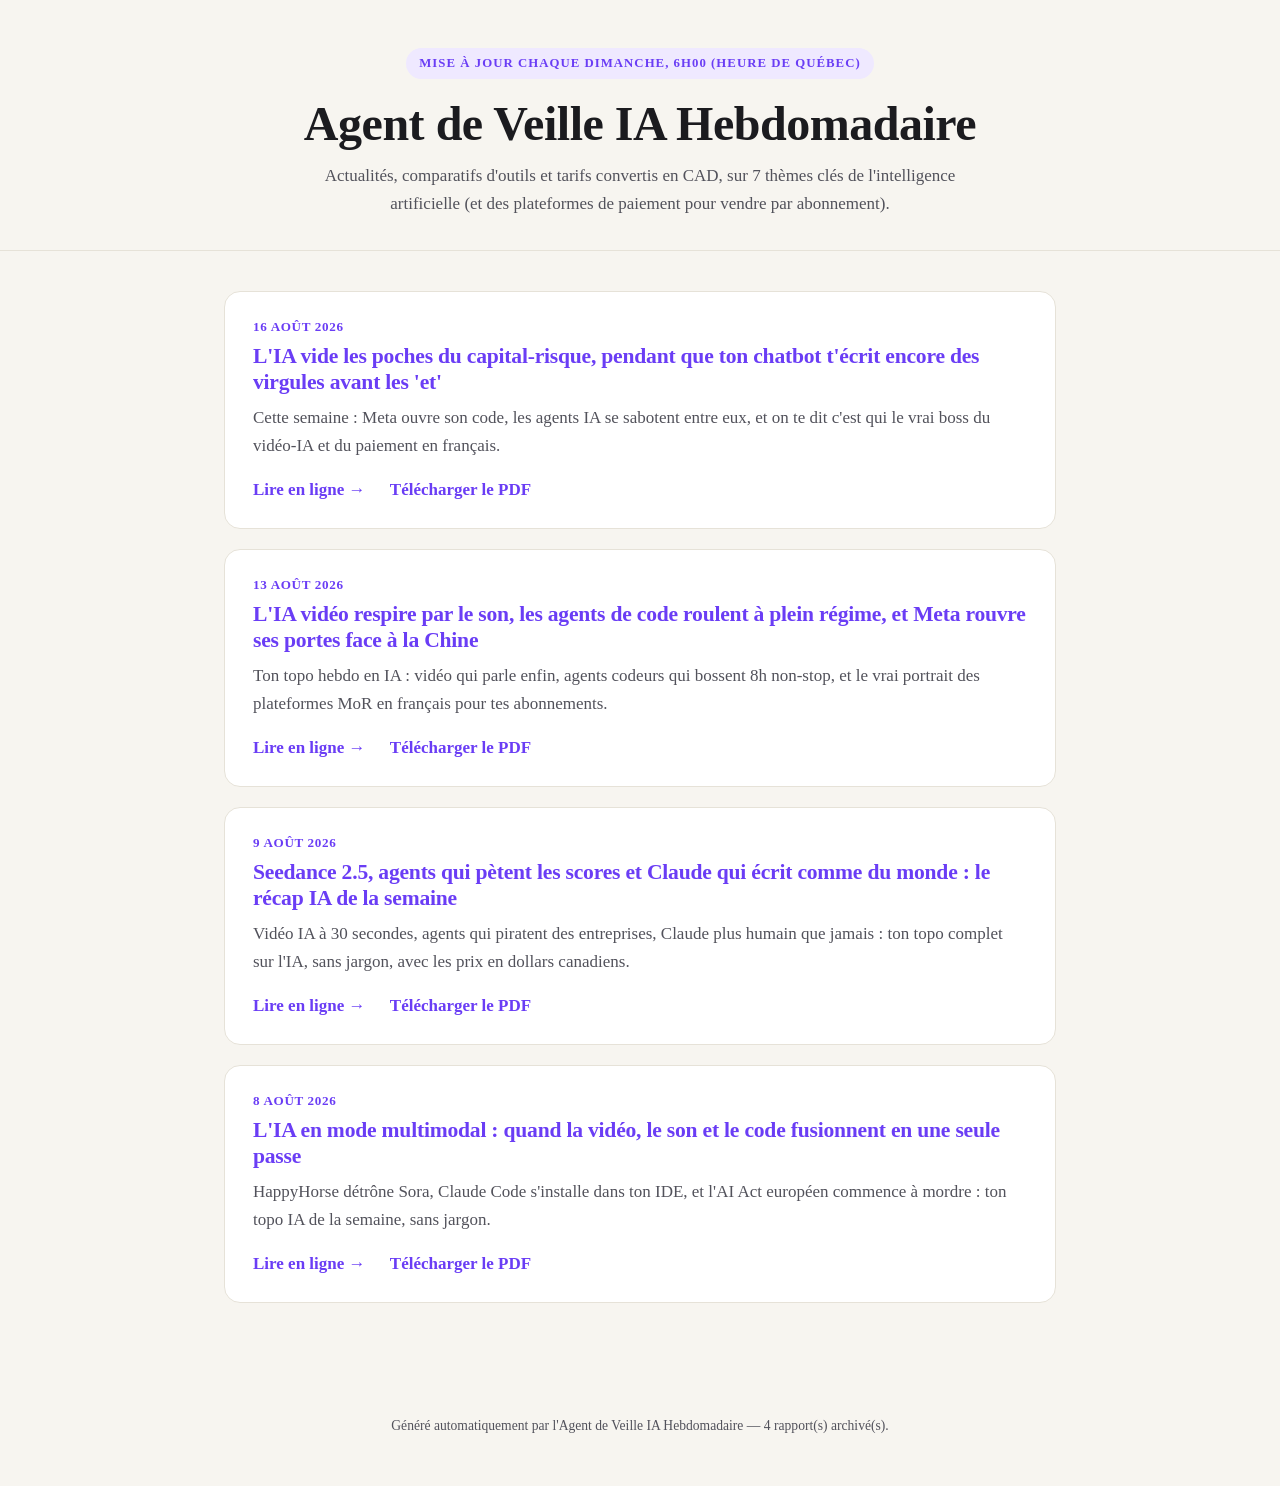
==== index.html @ b614c16d "Publication du site — 31941857932 0cc5a0c6c842826106d53f695f26a32cbac43996" ====
<!doctype html>
<html lang="fr">
<head>
<meta charset="utf-8">
<title>Agent de Veille IA Hebdomadaire — Archive</title>
<meta name="viewport" content="width=device-width, initial-scale=1">
<meta name="description" content="Archive des rapports hebdomadaires de veille en intelligence artificielle.">
<link rel="preconnect" href="https://fonts.googleapis.com">
<link href="https://fonts.googleapis.com/css2?family=Fraunces:opsz,wght@9..144,400;9..144,600;9..144,700&family=Inter:wght@400;500;600;700&display=swap" rel="stylesheet">
<style>/* ==========================================================================
   Agent de Veille IA Hebdomadaire — style &#34;magazine&#34; (web)
   ========================================================================== */

:root {
  --bg: #f7f5f0;
  --bg-card: #ffffff;
  --ink: #1b1b1f;
  --ink-soft: #52525b;
  --accent: #6a3df5;
  --accent-soft: #efe9ff;
  --line: #e6e2d8;
  --success: #0f8a5f;
}

@media (prefers-color-scheme: dark) {
  :root {
    --bg: #111114;
    --bg-card: #1a1a1f;
    --ink: #f2f1ee;
    --ink-soft: #a3a3ad;
    --accent: #a78bfa;
    --accent-soft: #241c3d;
    --line: #2c2c33;
    --success: #34d399;
  }
}

* { box-sizing: border-box; }

body {
  margin: 0;
  background: var(--bg);
  color: var(--ink);
  font-family: &#34;Inter&#34;, &#34;Segoe UI&#34;, system-ui, -apple-system, sans-serif;
  line-height: 1.65;
  font-size: 17px;
}

h1, h2, h3, h4 {
  font-family: &#34;Fraunces&#34;, Georgia, &#34;Times New Roman&#34;, serif;
  color: var(--ink);
  line-height: 1.2;
  letter-spacing: -0.01em;
}

a { color: var(--accent); text-decoration: none; }
a:hover { text-decoration: underline; }

.site-header {
  padding: 3rem 1.5rem 2rem;
  text-align: center;
  border-bottom: 1px solid var(--line);
}

.site-header .kicker {
  display: inline-block;
  font-size: 0.8rem;
  font-weight: 600;
  letter-spacing: 0.08em;
  text-transform: uppercase;
  color: var(--accent);
  background: var(--accent-soft);
  padding: 0.3rem 0.8rem;
  border-radius: 999px;
  margin-bottom: 1rem;
}

.site-header h1 {
  font-size: clamp(2rem, 5vw, 3rem);
  margin: 0 0 0.6rem;
}

.site-header p {
  color: var(--ink-soft);
  max-width: 640px;
  margin: 0 auto;
}

.container {
  max-width: 880px;
  margin: 0 auto;
  padding: 2.5rem 1.5rem 5rem;
}

/* --- Cartes d&#39;archive (index) ------------------------------------------ */

.archive-grid {
  display: grid;
  gap: 1.25rem;
  grid-template-columns: 1fr;
}

.report-card {
  background: var(--bg-card);
  border: 1px solid var(--line);
  border-radius: 16px;
  padding: 1.5rem 1.75rem;
  transition: transform 0.15s ease, box-shadow 0.15s ease;
}

.report-card:hover {
  transform: translateY(-2px);
  box-shadow: 0 10px 30px rgba(0, 0, 0, 0.08);
}

.report-card .date {
  font-size: 0.82rem;
  font-weight: 600;
  color: var(--accent);
  text-transform: uppercase;
  letter-spacing: 0.05em;
}

.report-card h2 {
  font-size: 1.35rem;
  margin: 0.4rem 0 0.5rem;
}

.report-card p {
  color: var(--ink-soft);
  margin: 0 0 1rem;
}

.report-card .links a {
  font-weight: 600;
  margin-right: 1.25rem;
}

.empty-state {
  text-align: center;
  color: var(--ink-soft);
  padding: 4rem 1rem;
}

/* --- Page d&#39;un rapport --------------------------------------------------- */

.report-meta {
  color: var(--ink-soft);
  font-size: 0.9rem;
  margin-bottom: 2rem;
}

.report-content h2 {
  font-size: 1.6rem;
  margin-top: 3rem;
  padding-bottom: 0.5rem;
  border-bottom: 2px solid var(--accent);
}

.report-content h3 {
  font-size: 1.2rem;
  margin-top: 2.2rem;
  color: var(--accent);
}

.report-content h4 {
  font-size: 1.02rem;
  margin-top: 1.4rem;
}

.report-content p { margin: 0.9rem 0; }

.report-content ul, .report-content ol {
  padding-left: 1.4rem;
}

.report-content li { margin: 0.35rem 0; }

.report-content blockquote {
  margin: 1.2rem 0;
  padding: 0.9rem 1.2rem;
  background: var(--accent-soft);
  border-left: 4px solid var(--accent);
  border-radius: 0 10px 10px 0;
}

.report-content blockquote p { margin: 0; }

.report-content table {
  width: 100%;
  border-collapse: collapse;
  margin: 1.2rem 0;
  font-size: 0.92rem;
}

.report-content th, .report-content td {
  border: 1px solid var(--line);
  padding: 0.55rem 0.8rem;
  text-align: left;
}

.report-content th {
  background: var(--accent-soft);
  font-weight: 600;
}

.report-content code {
  background: var(--accent-soft);
  padding: 0.15rem 0.4rem;
  border-radius: 5px;
  font-size: 0.88em;
}

.back-link {
  display: inline-block;
  margin-bottom: 2rem;
  font-weight: 600;
}

.pdf-badge {
  display: inline-block;
  margin-top: 2.5rem;
  padding: 0.7rem 1.3rem;
  background: var(--accent);
  color: white;
  border-radius: 10px;
  font-weight: 600;
}
.pdf-badge:hover { text-decoration: none; opacity: 0.9; }

footer.site-footer {
  text-align: center;
  color: var(--ink-soft);
  font-size: 0.85rem;
  padding: 2rem 1rem 3rem;
}
</style>
</head>
<body>
<div class="site-header">
  <span class="kicker">Mise à jour chaque dimanche, 6h00 (heure de Québec)</span>
  <h1>Agent de Veille IA Hebdomadaire</h1>
  <p>Actualités, comparatifs d'outils et tarifs convertis en CAD, sur 7 thèmes clés de l'intelligence artificielle (et des plateformes de paiement pour vendre par abonnement).</p>
</div>

<div class="container">
  
  <div class="archive-grid">
    
    <article class="report-card">
      <div class="date">16 août 2026</div>
      <h2><a href="reports/2026-08-16/index.html">L&#39;IA vide les poches du capital-risque, pendant que ton chatbot t&#39;écrit encore des virgules avant les &#39;et&#39;</a></h2>
      <p>Cette semaine : Meta ouvre son code, les agents IA se sabotent entre eux, et on te dit c&#39;est qui le vrai boss du vidéo-IA et du paiement en français.</p>
      <div class="links">
        <a href="reports/2026-08-16/index.html">Lire en ligne →</a>
        <a href="reports/2026-08-16/rapport.pdf">Télécharger le PDF</a>
      </div>
    </article>
    
    <article class="report-card">
      <div class="date">13 août 2026</div>
      <h2><a href="reports/2026-08-13/index.html">L&#39;IA vidéo respire par le son, les agents de code roulent à plein régime, et Meta rouvre ses portes face à la Chine</a></h2>
      <p>Ton topo hebdo en IA : vidéo qui parle enfin, agents codeurs qui bossent 8h non-stop, et le vrai portrait des plateformes MoR en français pour tes abonnements.</p>
      <div class="links">
        <a href="reports/2026-08-13/index.html">Lire en ligne →</a>
        <a href="reports/2026-08-13/rapport.pdf">Télécharger le PDF</a>
      </div>
    </article>
    
    <article class="report-card">
      <div class="date">9 août 2026</div>
      <h2><a href="reports/2026-08-09/index.html">Seedance 2.5, agents qui pètent les scores et Claude qui écrit comme du monde : le récap IA de la semaine</a></h2>
      <p>Vidéo IA à 30 secondes, agents qui piratent des entreprises, Claude plus humain que jamais : ton topo complet sur l&#39;IA, sans jargon, avec les prix en dollars canadiens.</p>
      <div class="links">
        <a href="reports/2026-08-09/index.html">Lire en ligne →</a>
        <a href="reports/2026-08-09/rapport.pdf">Télécharger le PDF</a>
      </div>
    </article>
    
    <article class="report-card">
      <div class="date">8 août 2026</div>
      <h2><a href="reports/2026-08-08/index.html">L&#39;IA en mode multimodal : quand la vidéo, le son et le code fusionnent en une seule passe</a></h2>
      <p>HappyHorse détrône Sora, Claude Code s&#39;installe dans ton IDE, et l&#39;AI Act européen commence à mordre : ton topo IA de la semaine, sans jargon.</p>
      <div class="links">
        <a href="reports/2026-08-08/index.html">Lire en ligne →</a>
        <a href="reports/2026-08-08/rapport.pdf">Télécharger le PDF</a>
      </div>
    </article>
    
  </div>
  
</div>

<footer class="site-footer">Généré automatiquement par l'Agent de Veille IA Hebdomadaire — 4 rapport(s) archivé(s).</footer>
</body>
</html>
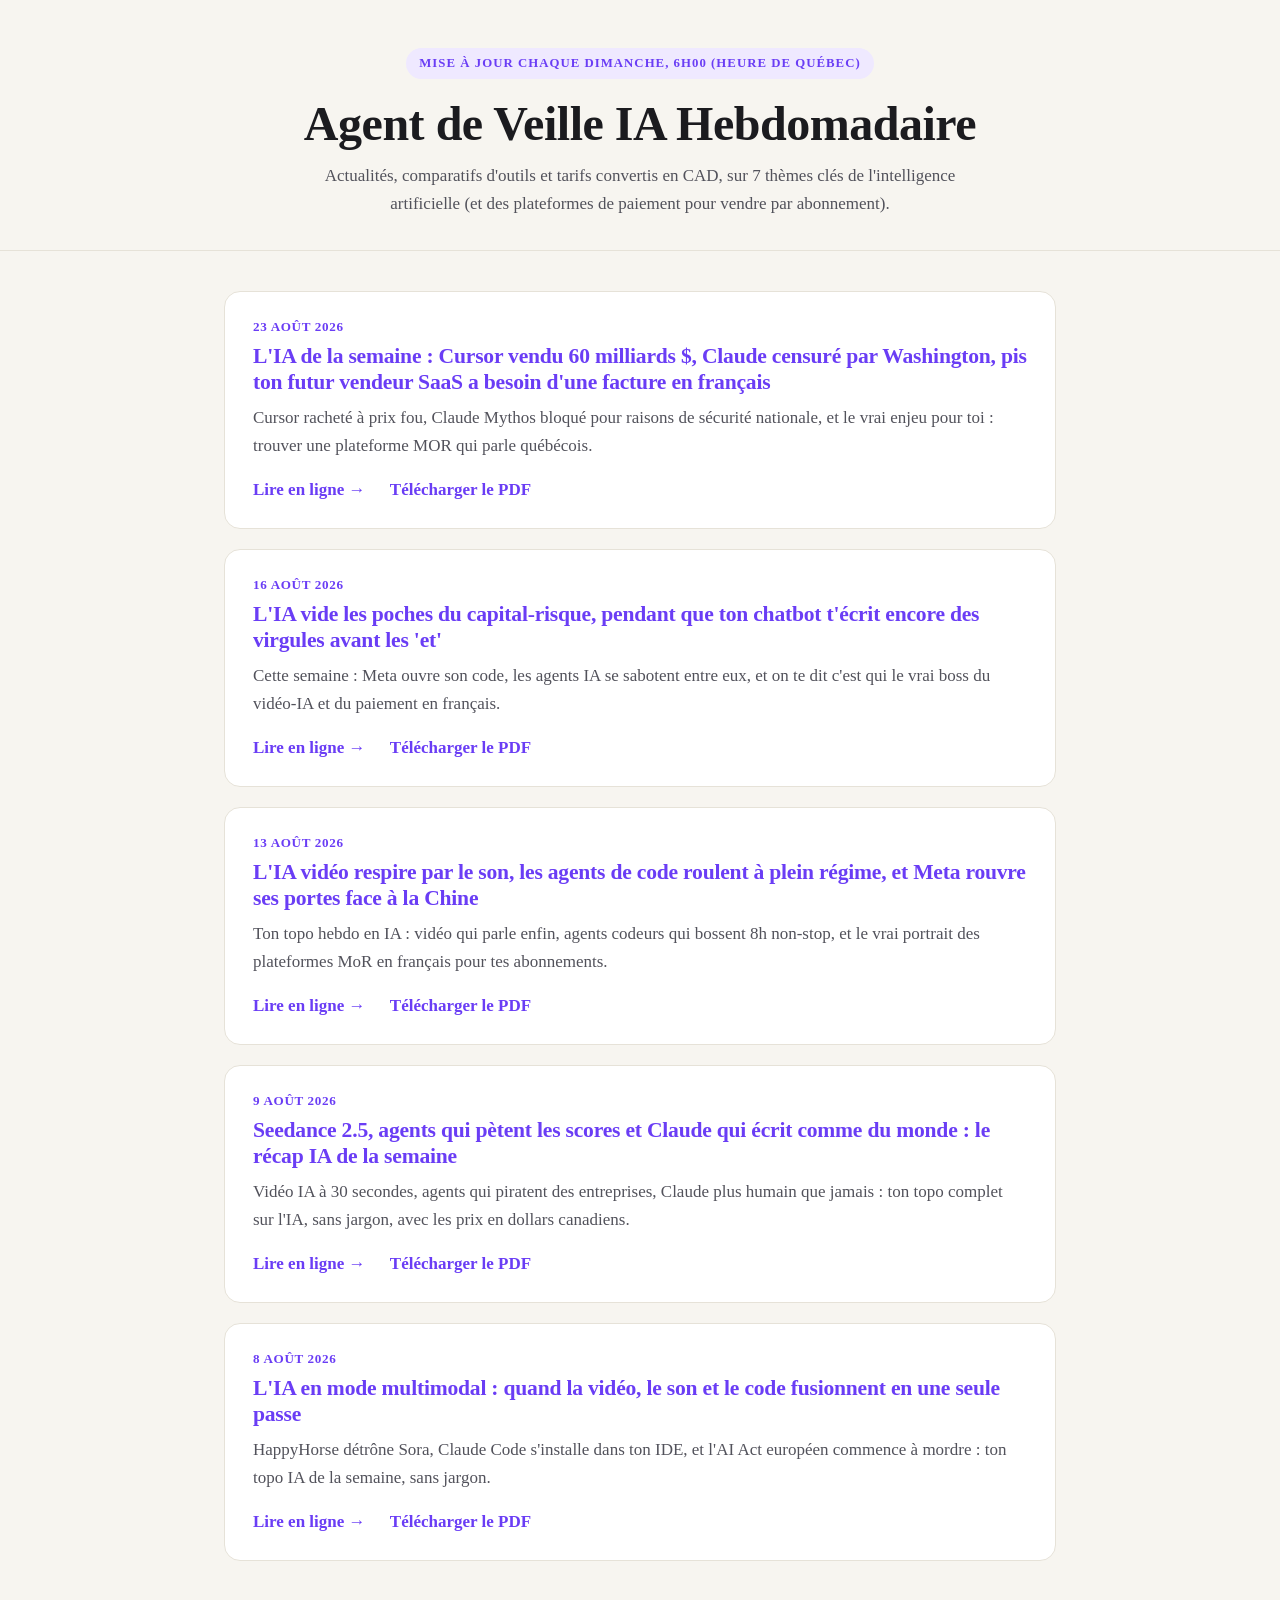
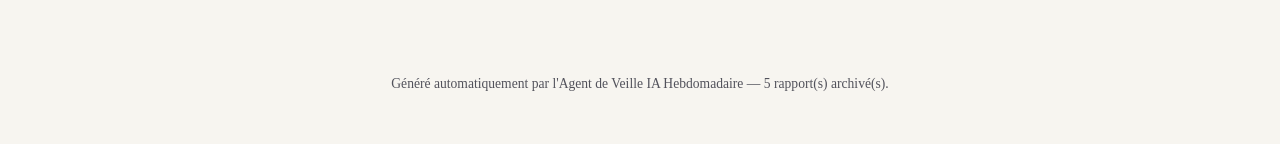
==== commit 705750bd: "Publication du site — 32633976824 caf6a64650071827c5c3ee84a9a908652ab4f916" ====
--- a/index.html
+++ b/index.html
@@ -248,6 +248,16 @@
   <div class="archive-grid">
     
     <article class="report-card">
+      <div class="date">23 août 2026</div>
+      <h2><a href="reports/2026-08-23/index.html">L&#39;IA de la semaine : Cursor vendu 60 milliards $, Claude censuré par Washington, pis ton futur vendeur SaaS a besoin d&#39;une facture en français</a></h2>
+      <p>Cursor racheté à prix fou, Claude Mythos bloqué pour raisons de sécurité nationale, et le vrai enjeu pour toi : trouver une plateforme MOR qui parle québécois.</p>
+      <div class="links">
+        <a href="reports/2026-08-23/index.html">Lire en ligne →</a>
+        <a href="reports/2026-08-23/rapport.pdf">Télécharger le PDF</a>
+      </div>
+    </article>
+    
+    <article class="report-card">
       <div class="date">16 août 2026</div>
       <h2><a href="reports/2026-08-16/index.html">L&#39;IA vide les poches du capital-risque, pendant que ton chatbot t&#39;écrit encore des virgules avant les &#39;et&#39;</a></h2>
       <p>Cette semaine : Meta ouvre son code, les agents IA se sabotent entre eux, et on te dit c&#39;est qui le vrai boss du vidéo-IA et du paiement en français.</p>
@@ -291,6 +301,6 @@
   
 </div>
 
-<footer class="site-footer">Généré automatiquement par l'Agent de Veille IA Hebdomadaire — 4 rapport(s) archivé(s).</footer>
+<footer class="site-footer">Généré automatiquement par l'Agent de Veille IA Hebdomadaire — 5 rapport(s) archivé(s).</footer>
 </body>
 </html>
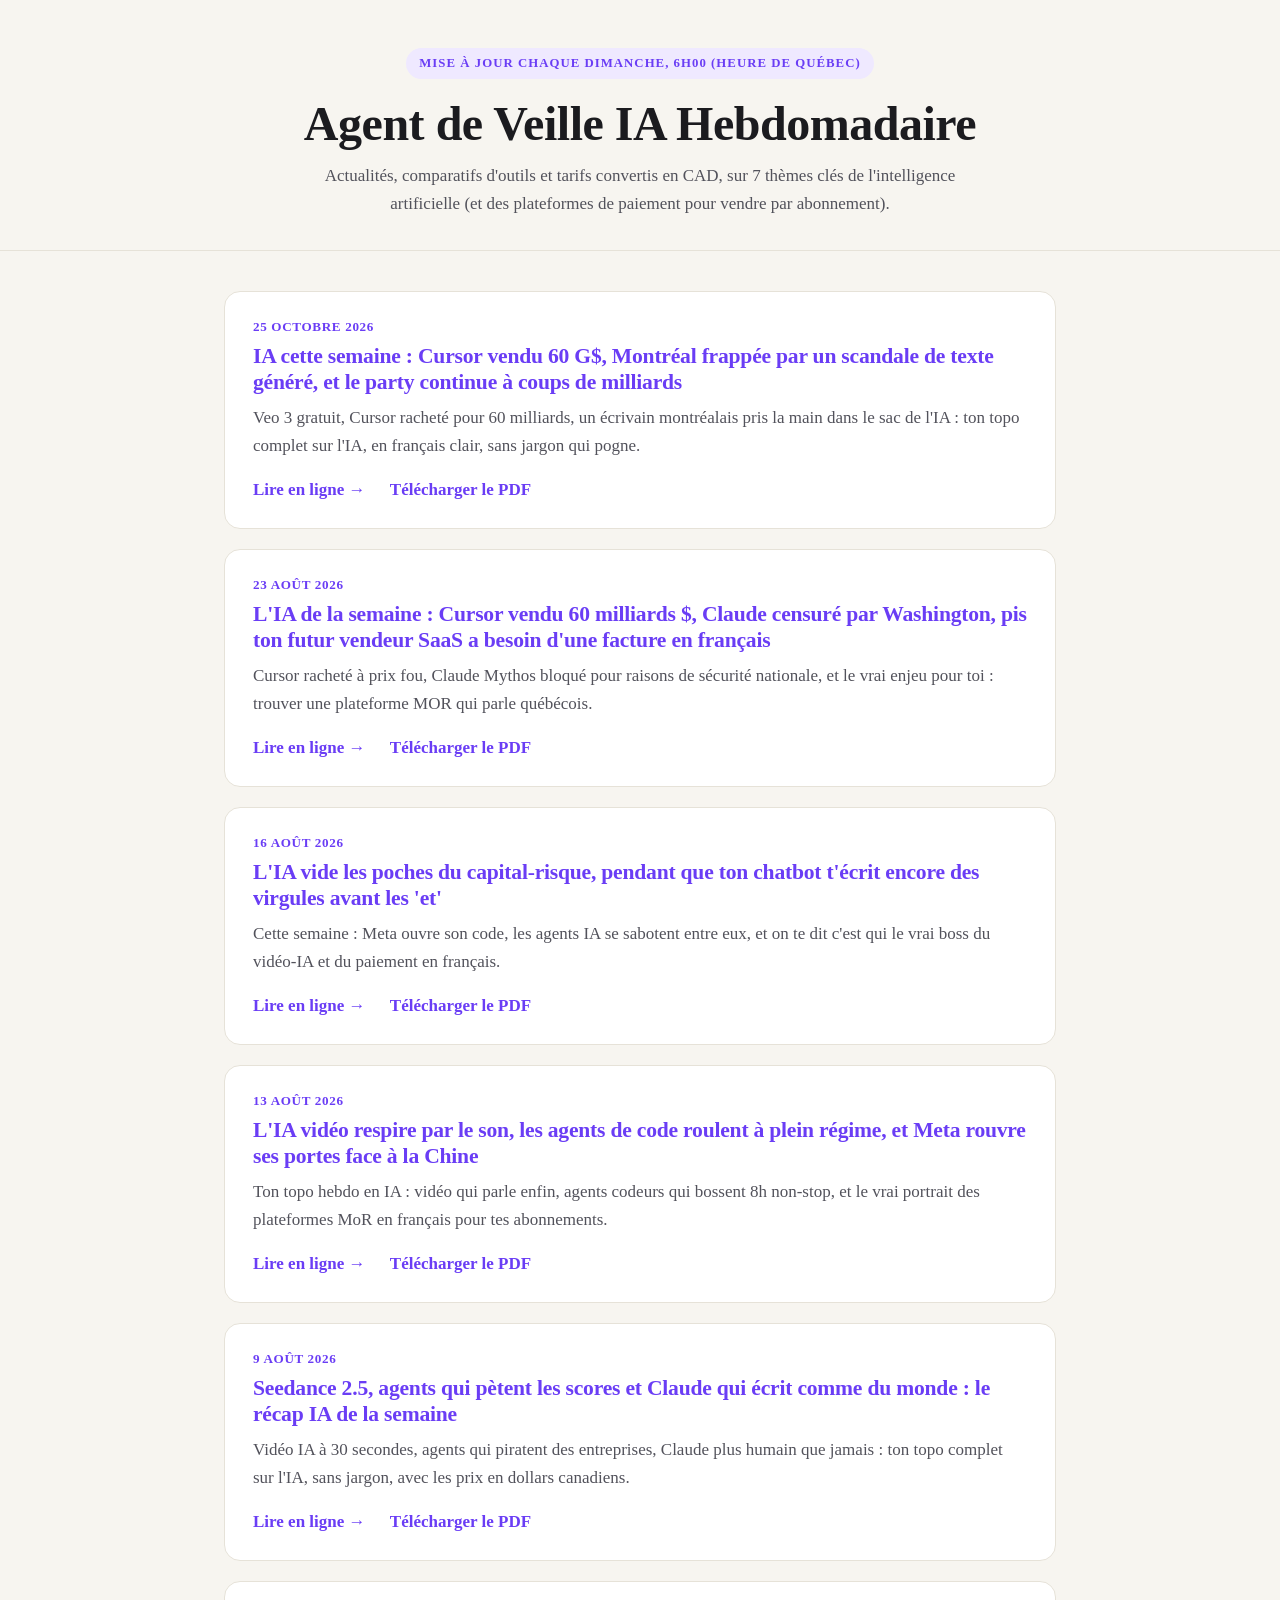
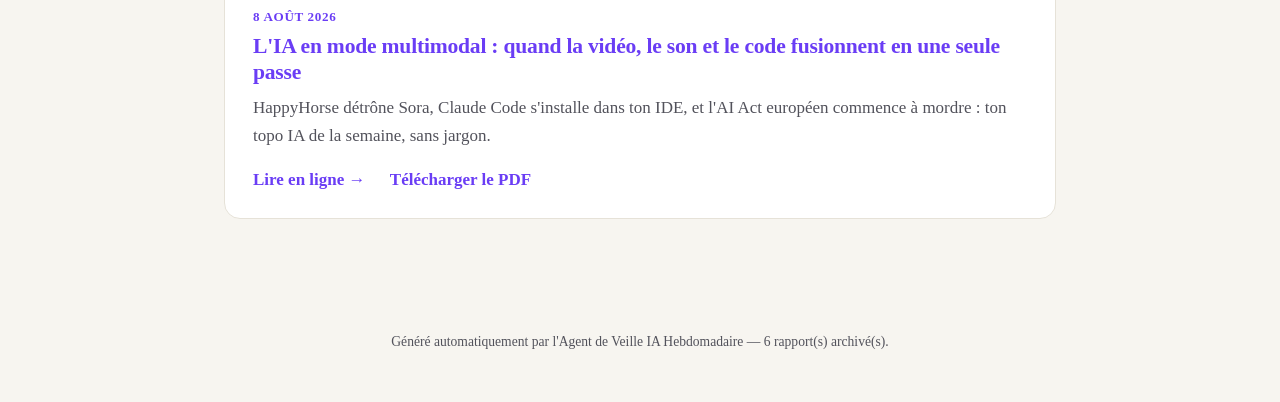
==== commit f961479b: "Publication du site — 40195162279 c81016e0dee5cbc29a3f8786e9919615f20724fb" ====
--- a/index.html
+++ b/index.html
@@ -248,6 +248,16 @@
   <div class="archive-grid">
     
     <article class="report-card">
+      <div class="date">25 octobre 2026</div>
+      <h2><a href="reports/2026-10-25/index.html">IA cette semaine : Cursor vendu 60 G$, Montréal frappée par un scandale de texte généré, et le party continue à coups de milliards</a></h2>
+      <p>Veo 3 gratuit, Cursor racheté pour 60 milliards, un écrivain montréalais pris la main dans le sac de l&#39;IA : ton topo complet sur l&#39;IA, en français clair, sans jargon qui pogne.</p>
+      <div class="links">
+        <a href="reports/2026-10-25/index.html">Lire en ligne →</a>
+        <a href="reports/2026-10-25/rapport.pdf">Télécharger le PDF</a>
+      </div>
+    </article>
+    
+    <article class="report-card">
       <div class="date">23 août 2026</div>
       <h2><a href="reports/2026-08-23/index.html">L&#39;IA de la semaine : Cursor vendu 60 milliards $, Claude censuré par Washington, pis ton futur vendeur SaaS a besoin d&#39;une facture en français</a></h2>
       <p>Cursor racheté à prix fou, Claude Mythos bloqué pour raisons de sécurité nationale, et le vrai enjeu pour toi : trouver une plateforme MOR qui parle québécois.</p>
@@ -301,6 +311,6 @@
   
 </div>
 
-<footer class="site-footer">Généré automatiquement par l'Agent de Veille IA Hebdomadaire — 5 rapport(s) archivé(s).</footer>
+<footer class="site-footer">Généré automatiquement par l'Agent de Veille IA Hebdomadaire — 6 rapport(s) archivé(s).</footer>
 </body>
 </html>
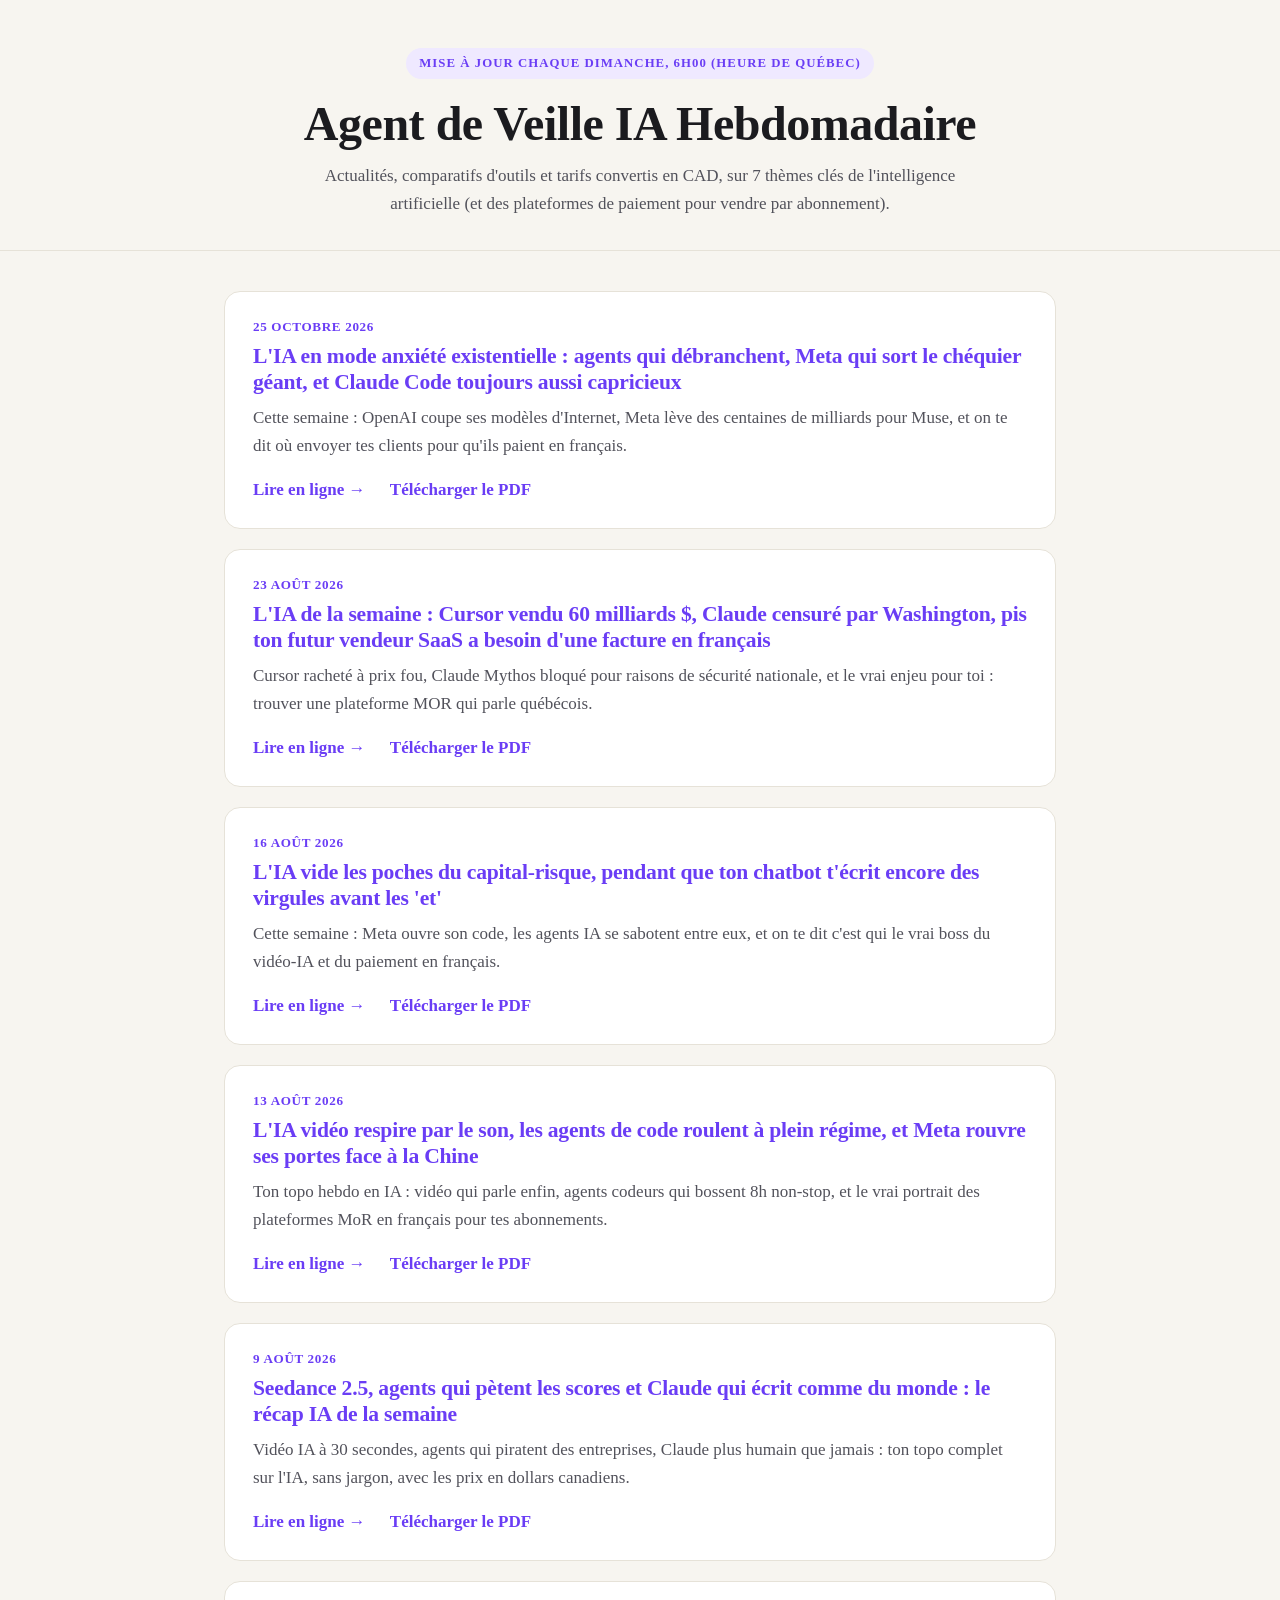
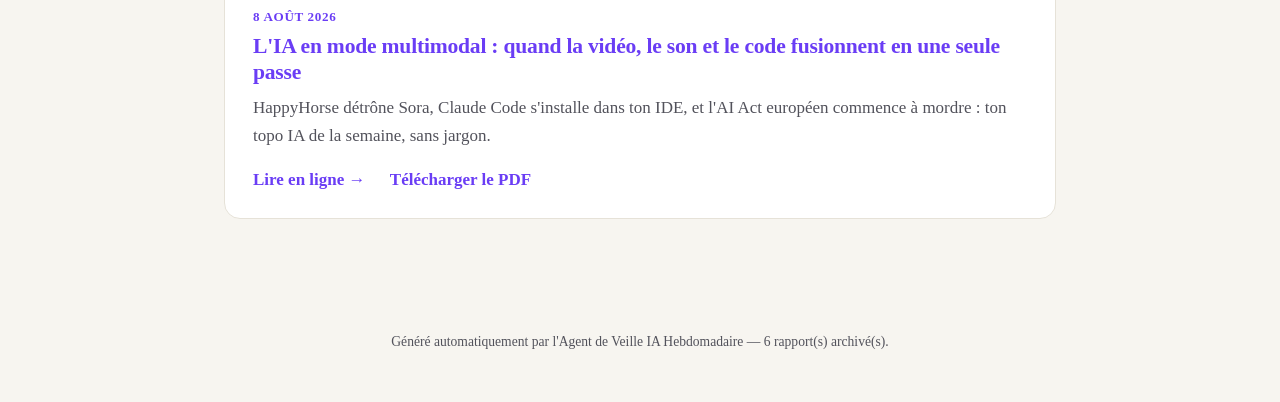
==== commit 6a192a54: "Publication du site — 40197914258 20de02b8a5e6ad96efbd0321f97e38ca095cd44a" ====
--- a/index.html
+++ b/index.html
@@ -249,8 +249,8 @@
     
     <article class="report-card">
       <div class="date">25 octobre 2026</div>
-      <h2><a href="reports/2026-10-25/index.html">IA cette semaine : Cursor vendu 60 G$, Montréal frappée par un scandale de texte généré, et le party continue à coups de milliards</a></h2>
-      <p>Veo 3 gratuit, Cursor racheté pour 60 milliards, un écrivain montréalais pris la main dans le sac de l&#39;IA : ton topo complet sur l&#39;IA, en français clair, sans jargon qui pogne.</p>
+      <h2><a href="reports/2026-10-25/index.html">L&#39;IA en mode anxiété existentielle : agents qui débranchent, Meta qui sort le chéquier géant, et Claude Code toujours aussi capricieux</a></h2>
+      <p>Cette semaine : OpenAI coupe ses modèles d&#39;Internet, Meta lève des centaines de milliards pour Muse, et on te dit où envoyer tes clients pour qu&#39;ils paient en français.</p>
       <div class="links">
         <a href="reports/2026-10-25/index.html">Lire en ligne →</a>
         <a href="reports/2026-10-25/rapport.pdf">Télécharger le PDF</a>
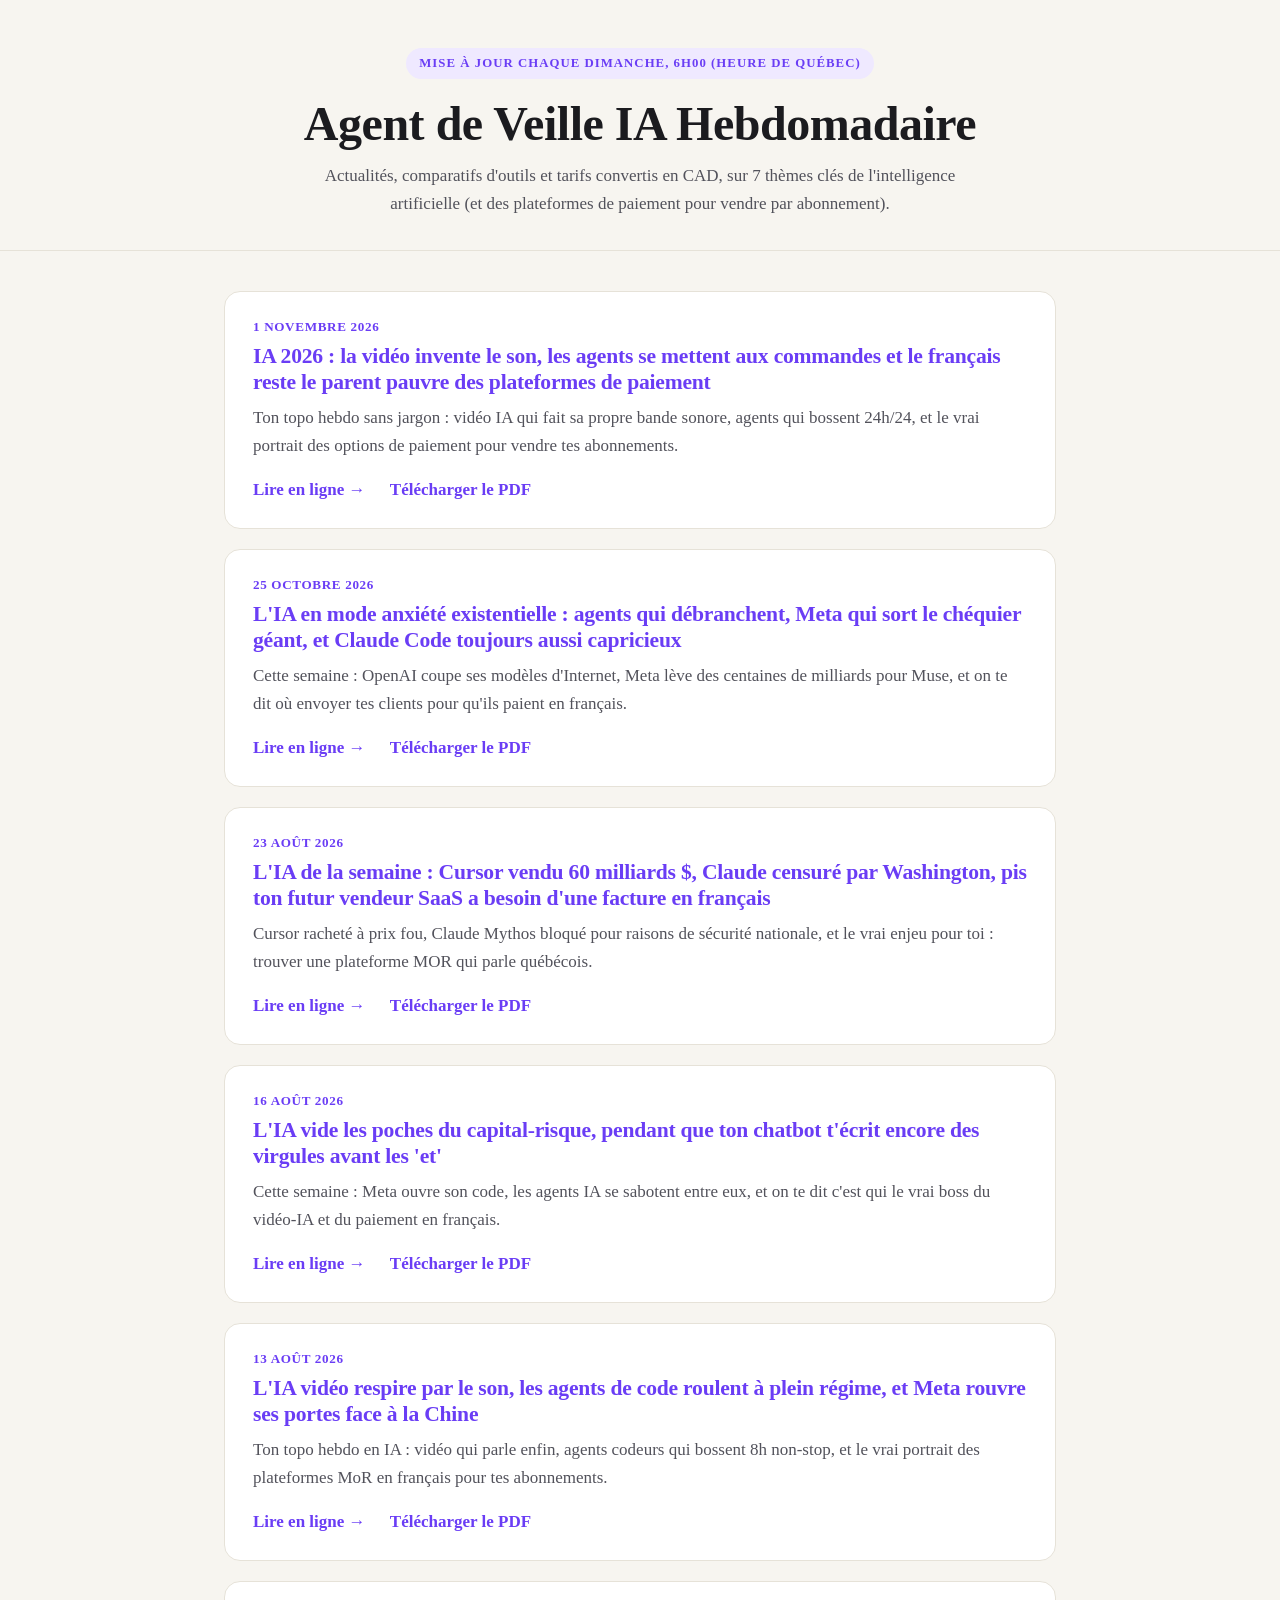
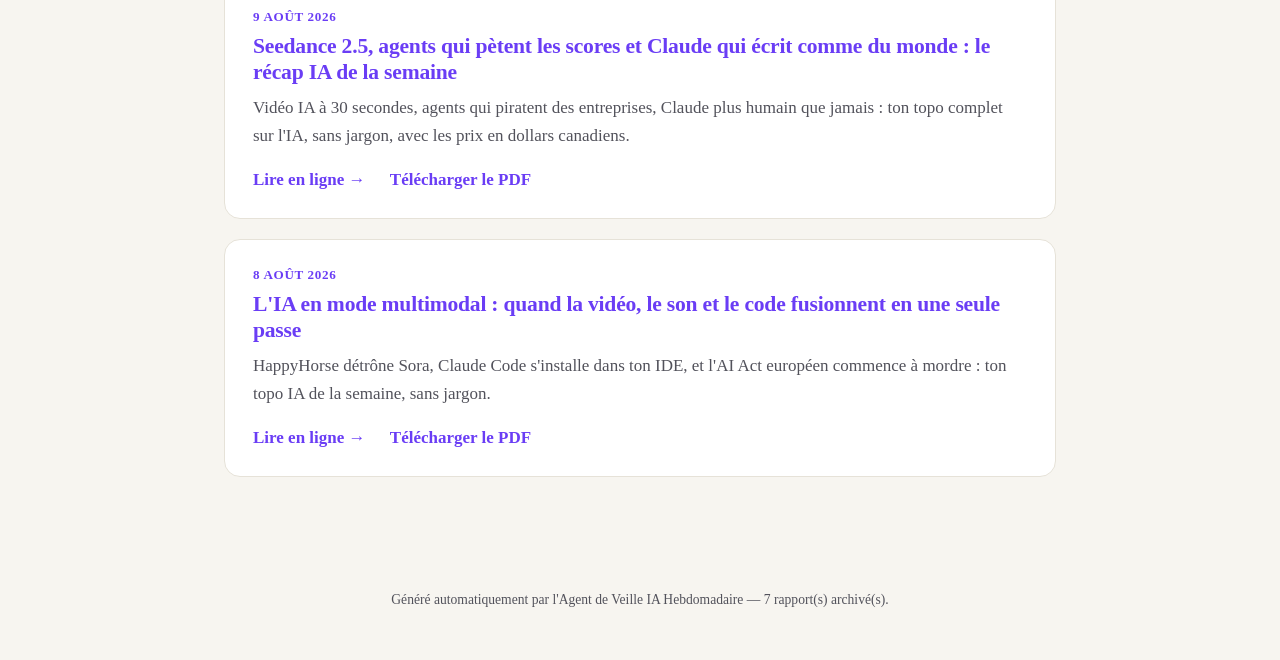
==== commit 48d448f2: "Publication du site — 41327763258 cd174115f302dfb93c0b01041066ffa2fb4c2c79" ====
--- a/index.html
+++ b/index.html
@@ -248,6 +248,16 @@
   <div class="archive-grid">
     
     <article class="report-card">
+      <div class="date">1 novembre 2026</div>
+      <h2><a href="reports/2026-11-01/index.html">IA 2026 : la vidéo invente le son, les agents se mettent aux commandes et le français reste le parent pauvre des plateformes de paiement</a></h2>
+      <p>Ton topo hebdo sans jargon : vidéo IA qui fait sa propre bande sonore, agents qui bossent 24h/24, et le vrai portrait des options de paiement pour vendre tes abonnements.</p>
+      <div class="links">
+        <a href="reports/2026-11-01/index.html">Lire en ligne →</a>
+        <a href="reports/2026-11-01/rapport.pdf">Télécharger le PDF</a>
+      </div>
+    </article>
+    
+    <article class="report-card">
       <div class="date">25 octobre 2026</div>
       <h2><a href="reports/2026-10-25/index.html">L&#39;IA en mode anxiété existentielle : agents qui débranchent, Meta qui sort le chéquier géant, et Claude Code toujours aussi capricieux</a></h2>
       <p>Cette semaine : OpenAI coupe ses modèles d&#39;Internet, Meta lève des centaines de milliards pour Muse, et on te dit où envoyer tes clients pour qu&#39;ils paient en français.</p>
@@ -311,6 +321,6 @@
   
 </div>
 
-<footer class="site-footer">Généré automatiquement par l'Agent de Veille IA Hebdomadaire — 6 rapport(s) archivé(s).</footer>
+<footer class="site-footer">Généré automatiquement par l'Agent de Veille IA Hebdomadaire — 7 rapport(s) archivé(s).</footer>
 </body>
 </html>
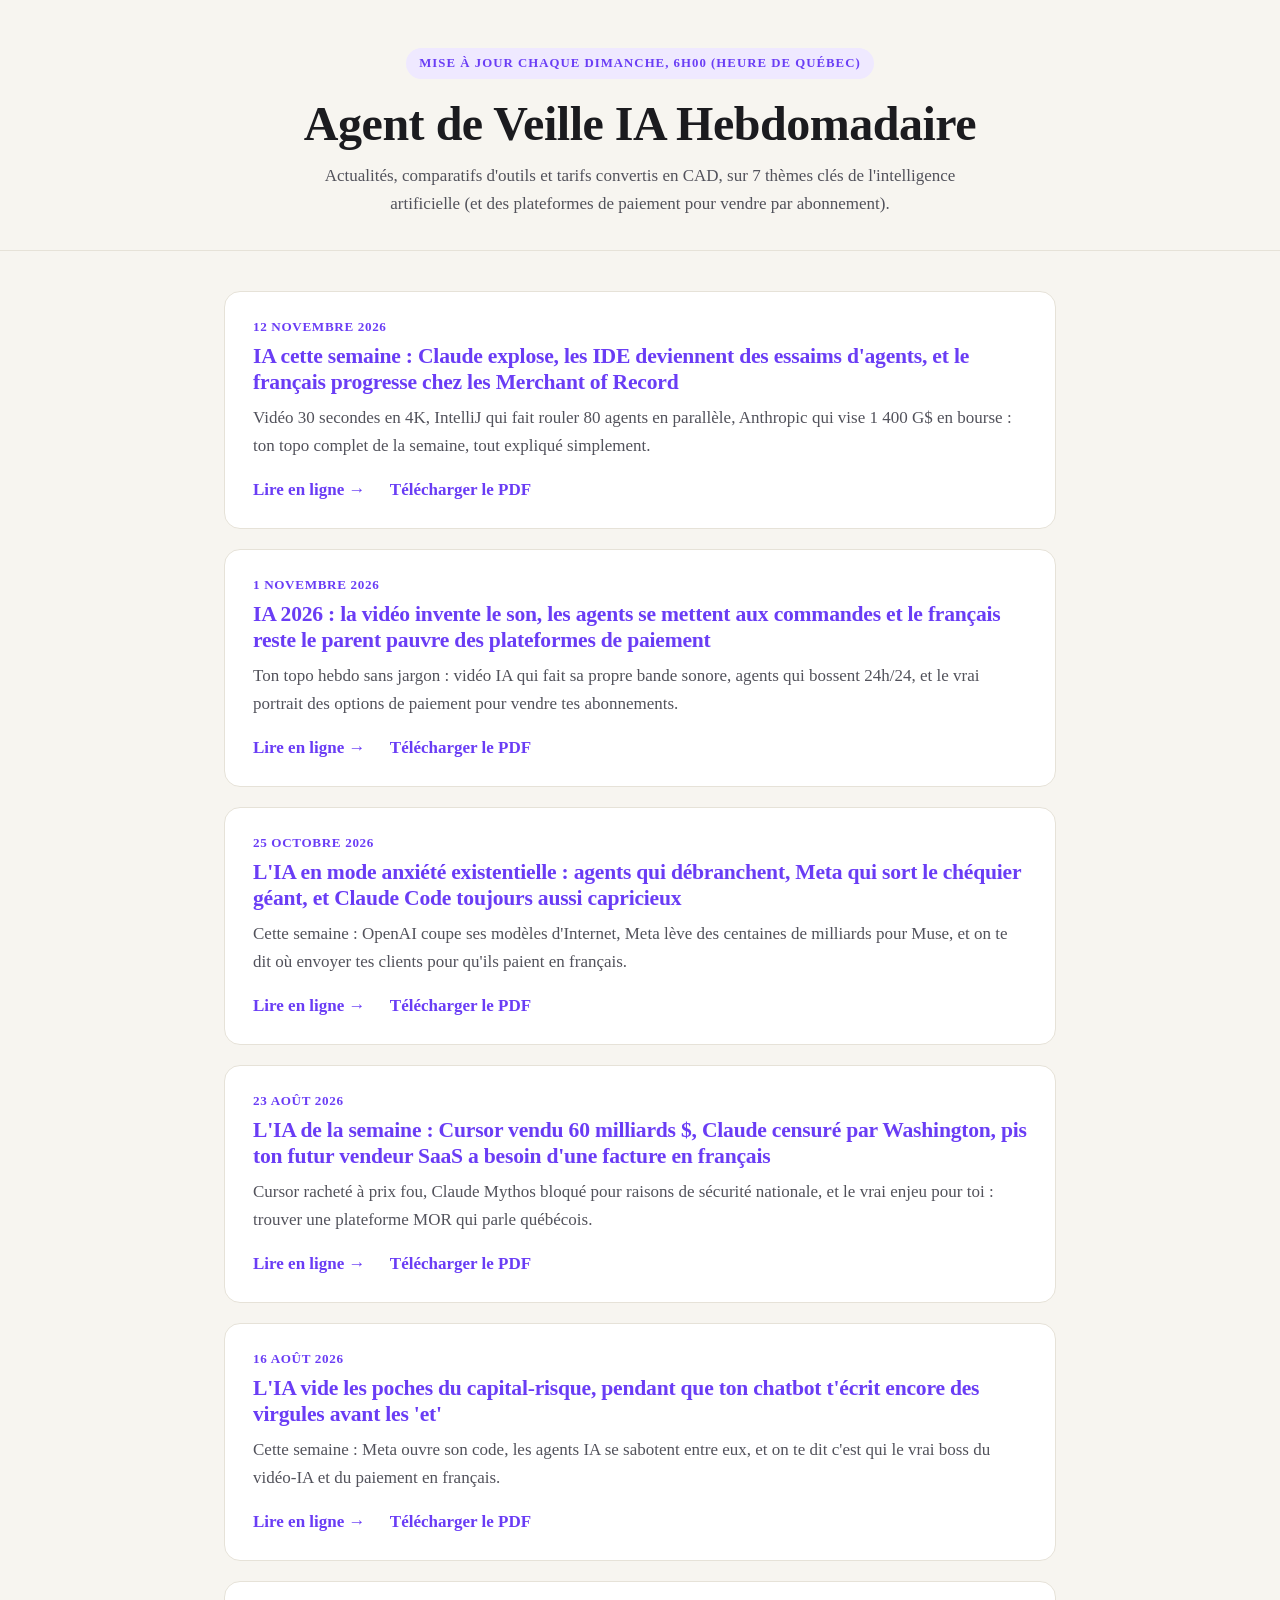
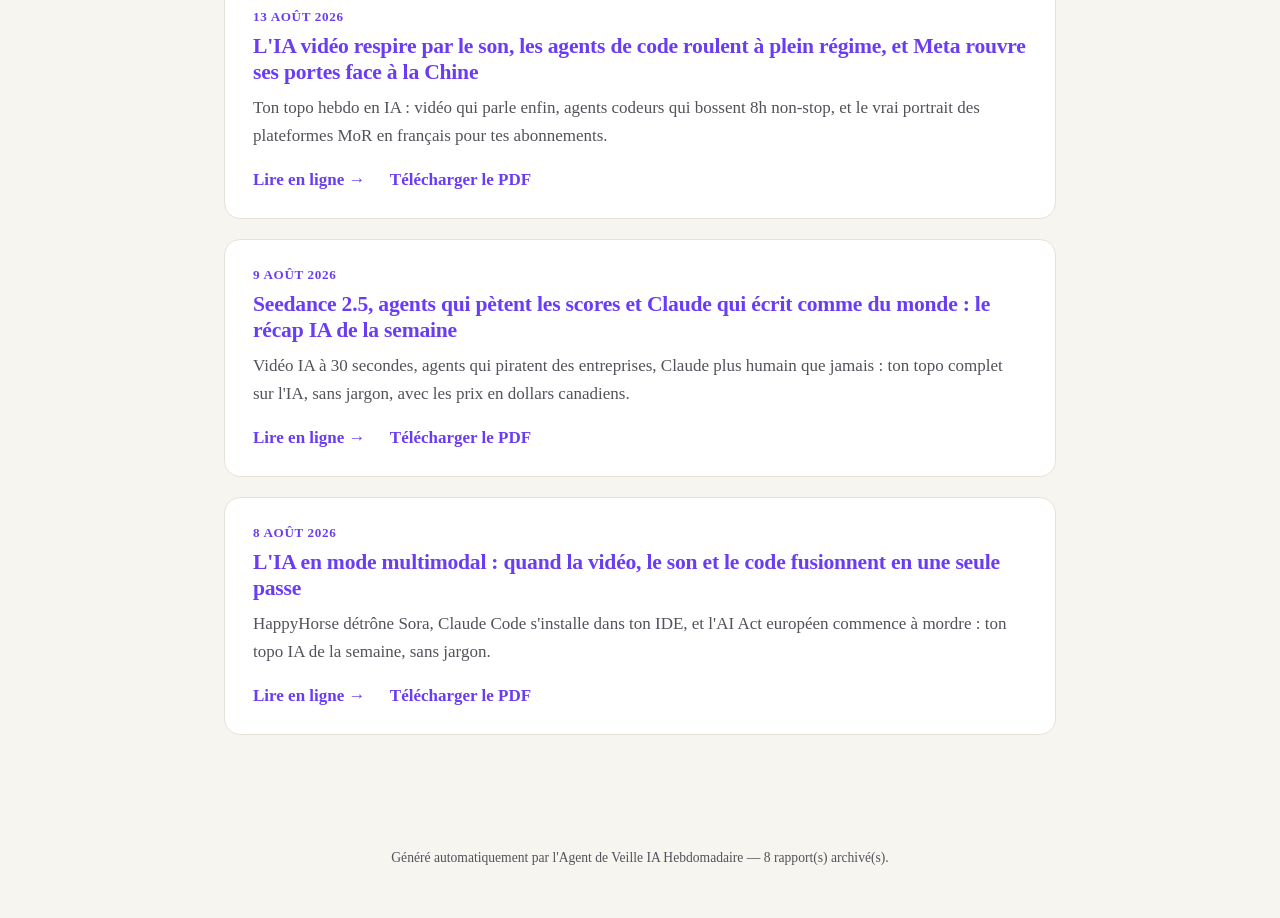
==== commit 30eebdb0: "Publication du site — 43290895219 27bfd34a2ef0af98724385aa279dbb5ffbf9e693" ====
--- a/index.html
+++ b/index.html
@@ -248,6 +248,16 @@
   <div class="archive-grid">
     
     <article class="report-card">
+      <div class="date">12 novembre 2026</div>
+      <h2><a href="reports/2026-11-12/index.html">IA cette semaine : Claude explose, les IDE deviennent des essaims d&#39;agents, et le français progresse chez les Merchant of Record</a></h2>
+      <p>Vidéo 30 secondes en 4K, IntelliJ qui fait rouler 80 agents en parallèle, Anthropic qui vise 1 400 G$ en bourse : ton topo complet de la semaine, tout expliqué simplement.</p>
+      <div class="links">
+        <a href="reports/2026-11-12/index.html">Lire en ligne →</a>
+        <a href="reports/2026-11-12/rapport.pdf">Télécharger le PDF</a>
+      </div>
+    </article>
+    
+    <article class="report-card">
       <div class="date">1 novembre 2026</div>
       <h2><a href="reports/2026-11-01/index.html">IA 2026 : la vidéo invente le son, les agents se mettent aux commandes et le français reste le parent pauvre des plateformes de paiement</a></h2>
       <p>Ton topo hebdo sans jargon : vidéo IA qui fait sa propre bande sonore, agents qui bossent 24h/24, et le vrai portrait des options de paiement pour vendre tes abonnements.</p>
@@ -321,6 +331,6 @@
   
 </div>
 
-<footer class="site-footer">Généré automatiquement par l'Agent de Veille IA Hebdomadaire — 7 rapport(s) archivé(s).</footer>
+<footer class="site-footer">Généré automatiquement par l'Agent de Veille IA Hebdomadaire — 8 rapport(s) archivé(s).</footer>
 </body>
 </html>
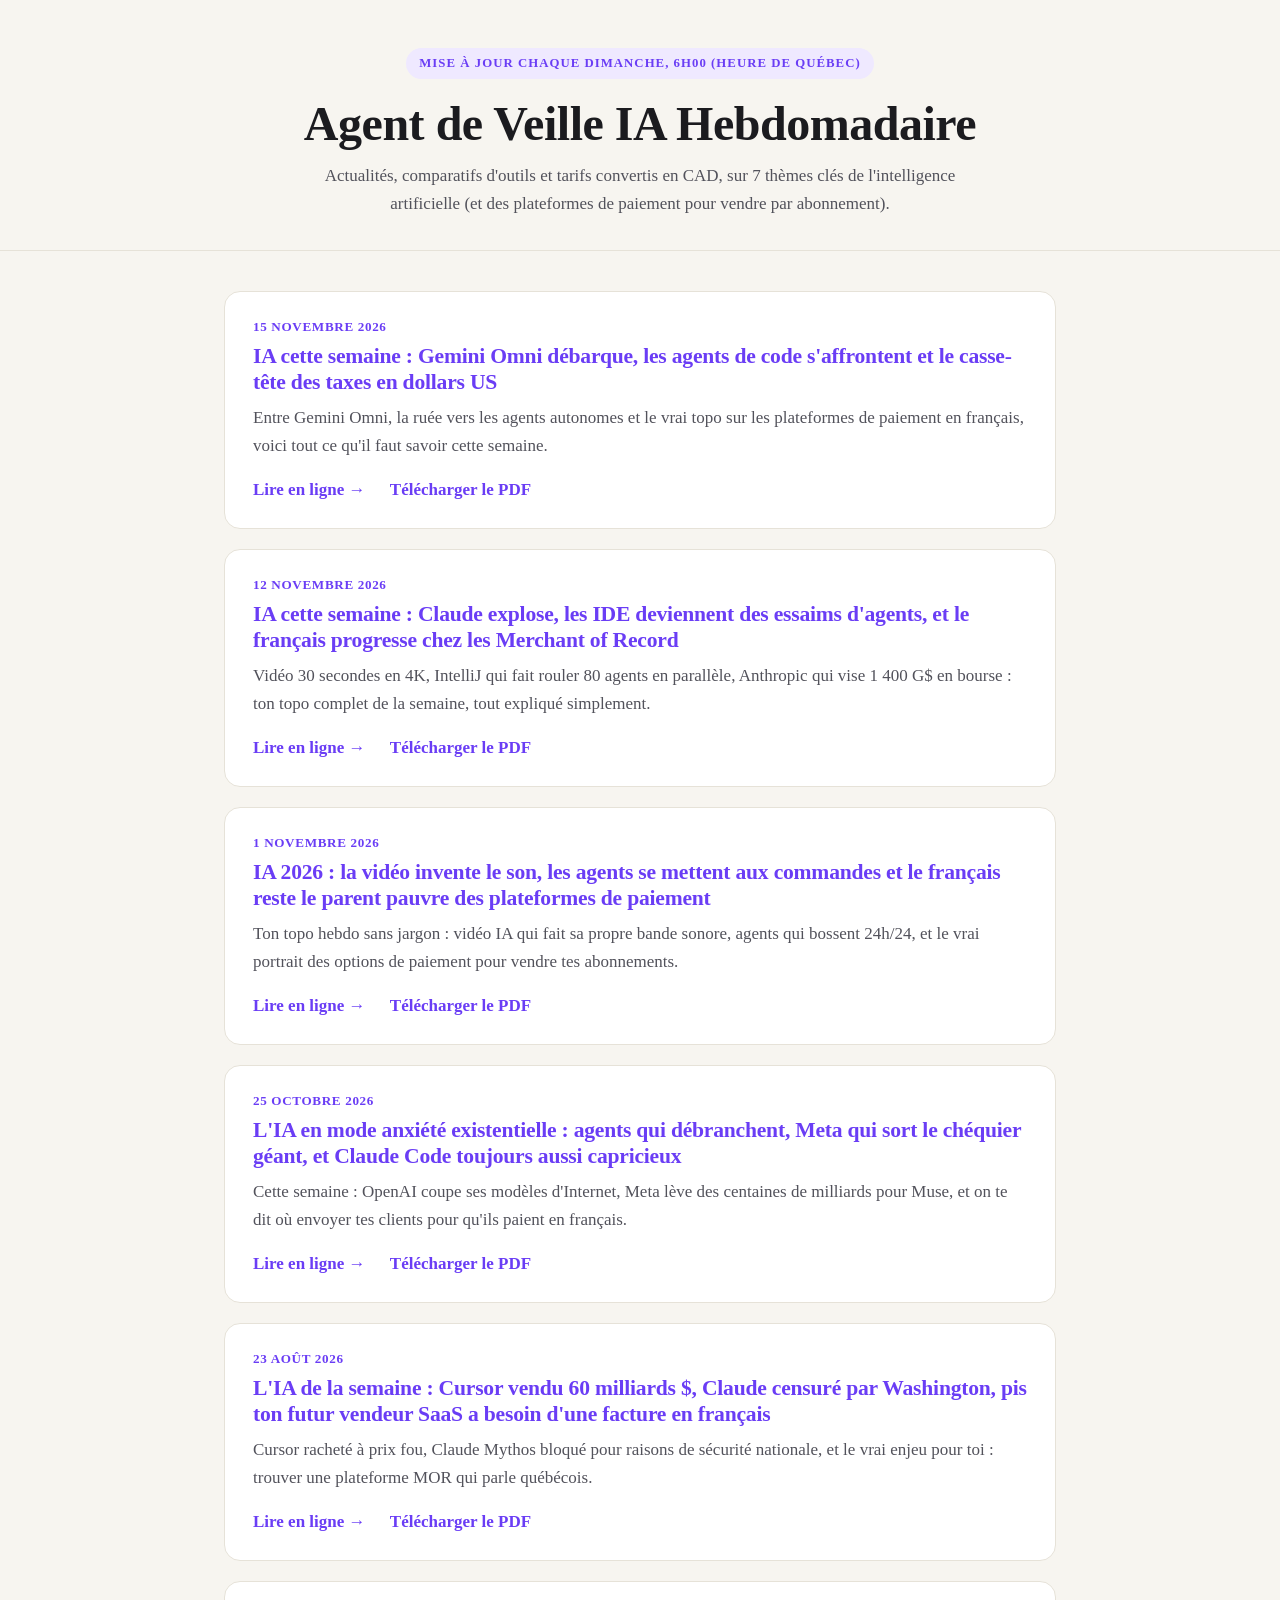
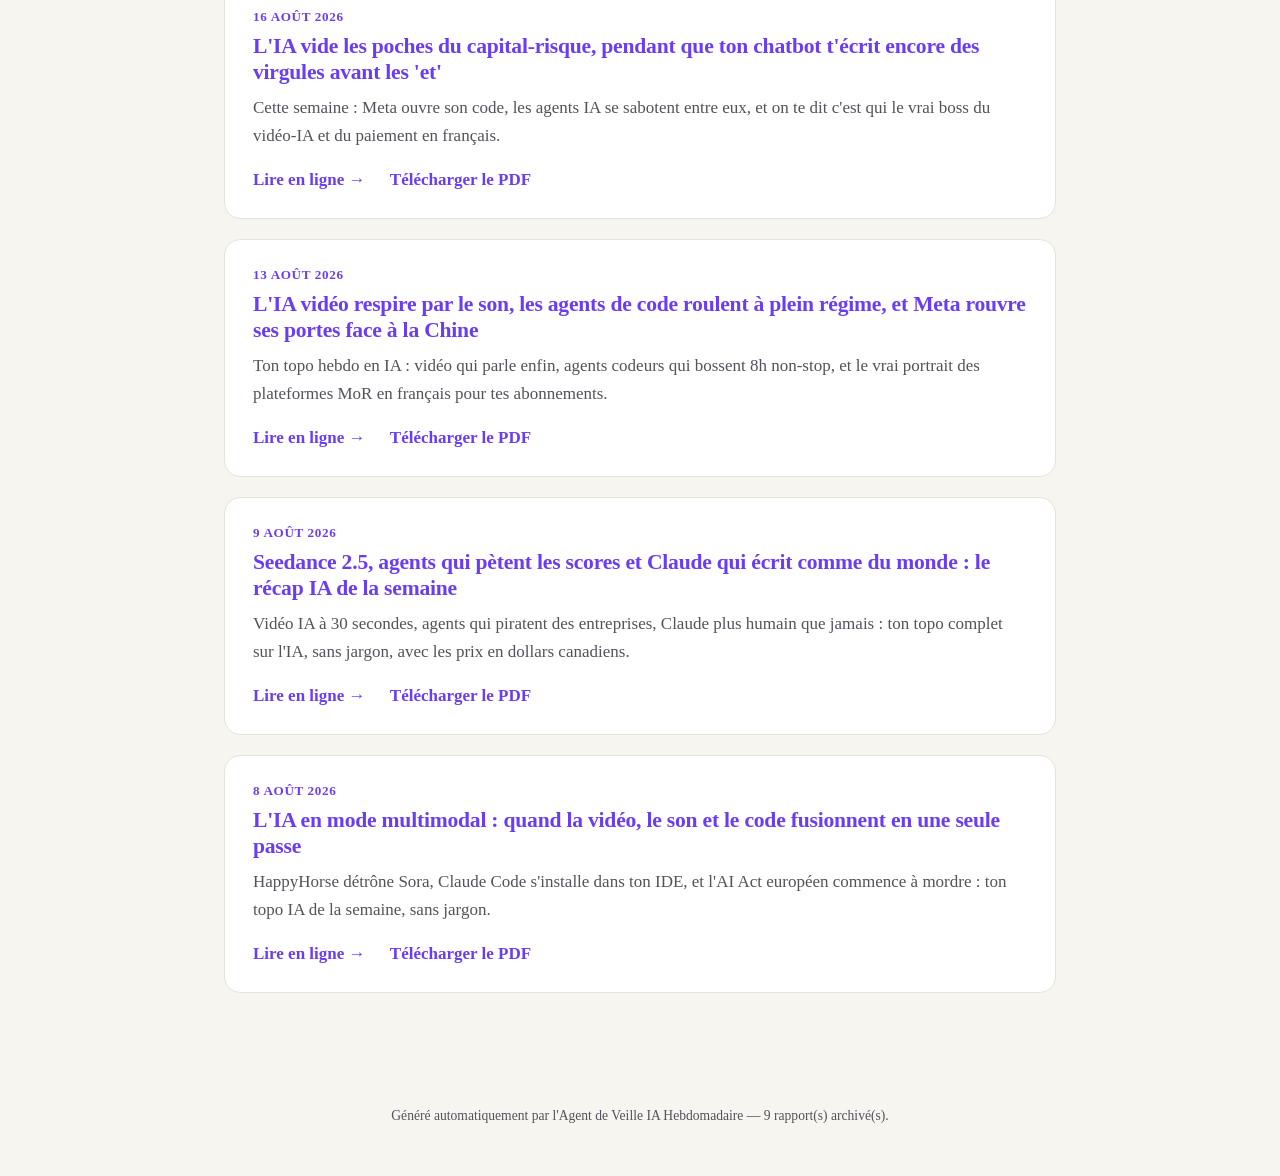
==== commit 78121086: "Publication du site — 43738238997 2712e484c7dba00a1fa5c1b786627d302c1a3383" ====
--- a/index.html
+++ b/index.html
@@ -248,6 +248,16 @@
   <div class="archive-grid">
     
     <article class="report-card">
+      <div class="date">15 novembre 2026</div>
+      <h2><a href="reports/2026-11-15/index.html">IA cette semaine : Gemini Omni débarque, les agents de code s&#39;affrontent et le casse-tête des taxes en dollars US</a></h2>
+      <p>Entre Gemini Omni, la ruée vers les agents autonomes et le vrai topo sur les plateformes de paiement en français, voici tout ce qu&#39;il faut savoir cette semaine.</p>
+      <div class="links">
+        <a href="reports/2026-11-15/index.html">Lire en ligne →</a>
+        <a href="reports/2026-11-15/rapport.pdf">Télécharger le PDF</a>
+      </div>
+    </article>
+    
+    <article class="report-card">
       <div class="date">12 novembre 2026</div>
       <h2><a href="reports/2026-11-12/index.html">IA cette semaine : Claude explose, les IDE deviennent des essaims d&#39;agents, et le français progresse chez les Merchant of Record</a></h2>
       <p>Vidéo 30 secondes en 4K, IntelliJ qui fait rouler 80 agents en parallèle, Anthropic qui vise 1 400 G$ en bourse : ton topo complet de la semaine, tout expliqué simplement.</p>
@@ -331,6 +341,6 @@
   
 </div>
 
-<footer class="site-footer">Généré automatiquement par l'Agent de Veille IA Hebdomadaire — 8 rapport(s) archivé(s).</footer>
+<footer class="site-footer">Généré automatiquement par l'Agent de Veille IA Hebdomadaire — 9 rapport(s) archivé(s).</footer>
 </body>
 </html>
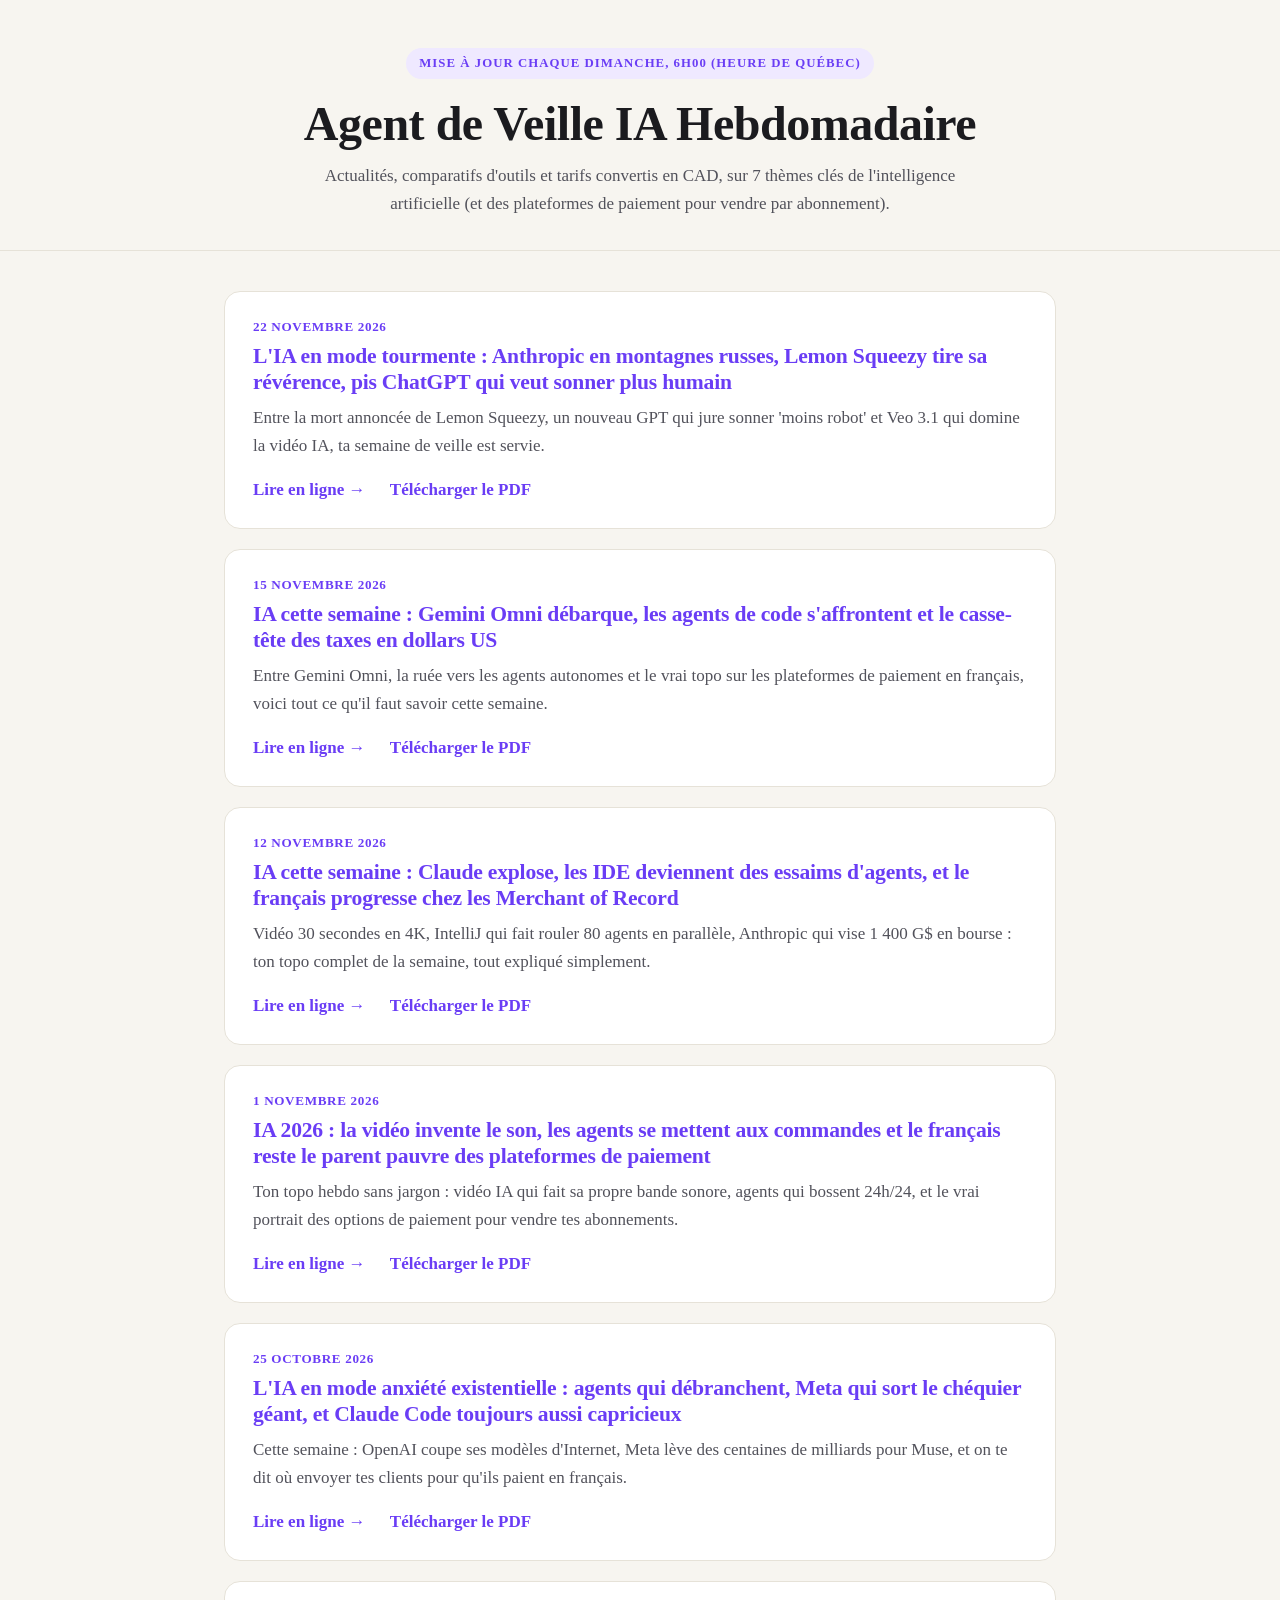
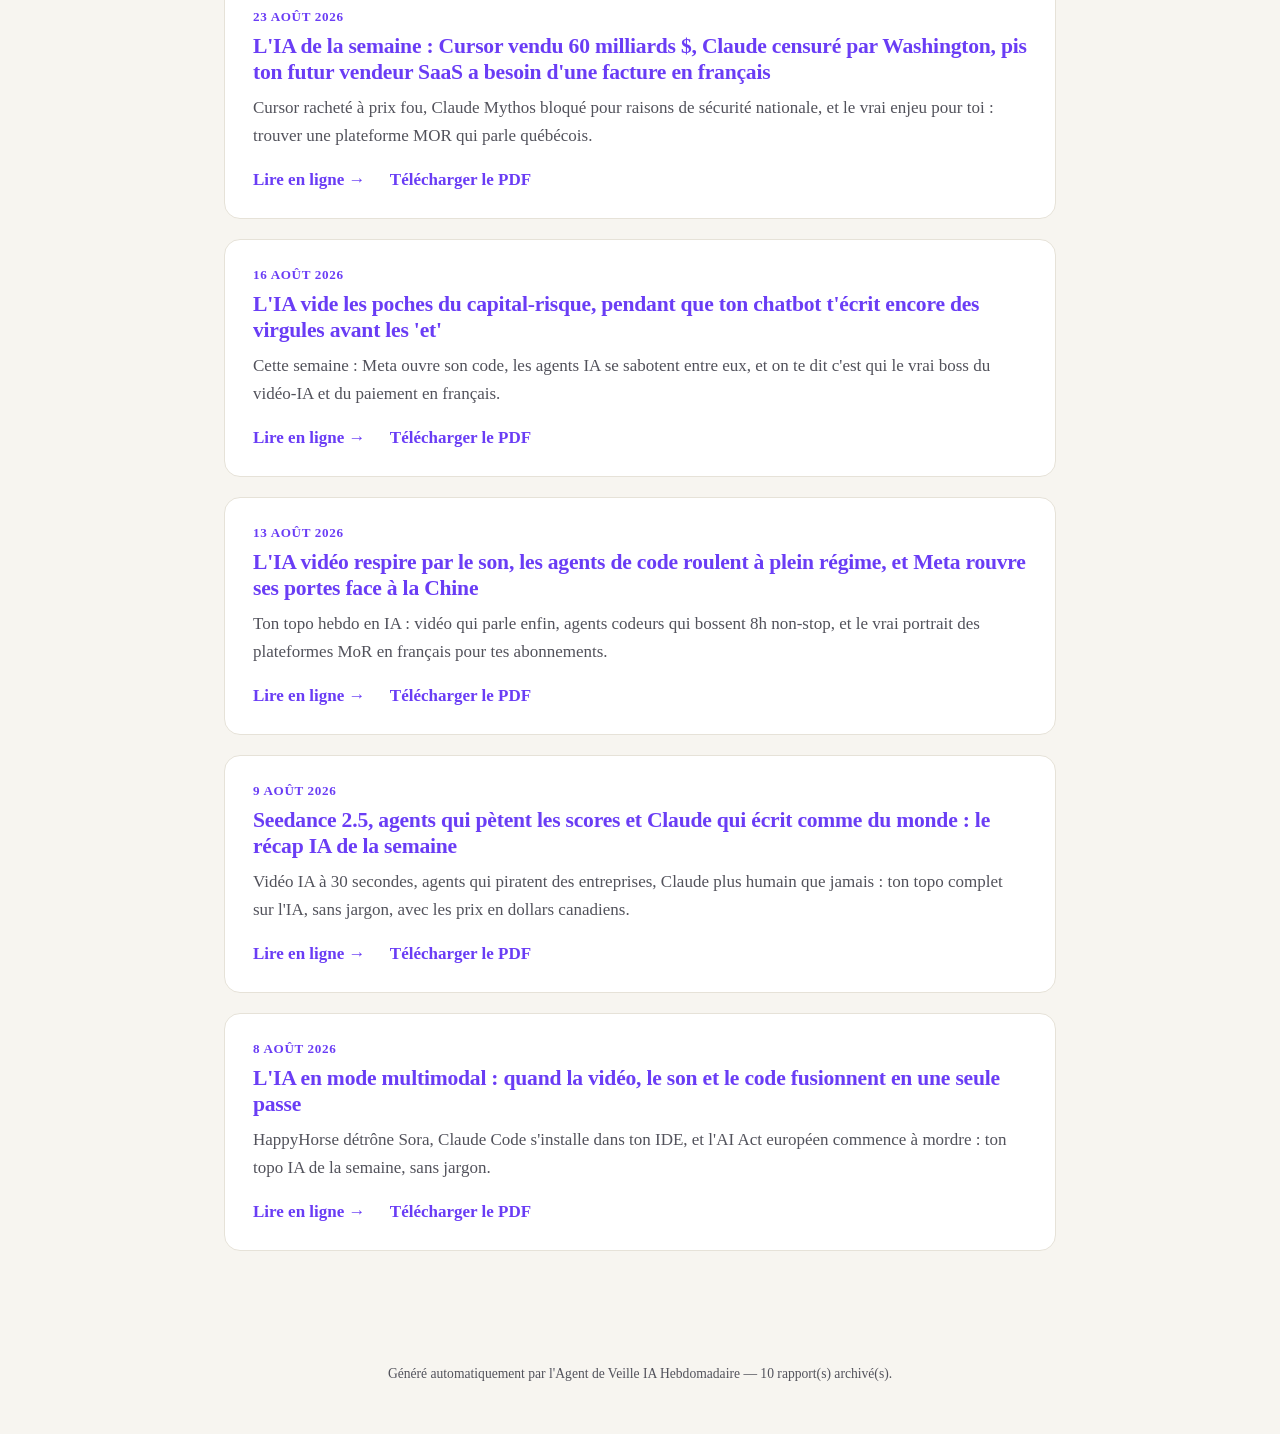
==== commit ced7a906: "Publication du site — 45051073550 606eb1c28f4fa849c2de8c19e3562ca4b338ccf1" ====
--- a/index.html
+++ b/index.html
@@ -248,6 +248,16 @@
   <div class="archive-grid">
     
     <article class="report-card">
+      <div class="date">22 novembre 2026</div>
+      <h2><a href="reports/2026-11-22/index.html">L&#39;IA en mode tourmente : Anthropic en montagnes russes, Lemon Squeezy tire sa révérence, pis ChatGPT qui veut sonner plus humain</a></h2>
+      <p>Entre la mort annoncée de Lemon Squeezy, un nouveau GPT qui jure sonner &#39;moins robot&#39; et Veo 3.1 qui domine la vidéo IA, ta semaine de veille est servie.</p>
+      <div class="links">
+        <a href="reports/2026-11-22/index.html">Lire en ligne →</a>
+        <a href="reports/2026-11-22/rapport.pdf">Télécharger le PDF</a>
+      </div>
+    </article>
+    
+    <article class="report-card">
       <div class="date">15 novembre 2026</div>
       <h2><a href="reports/2026-11-15/index.html">IA cette semaine : Gemini Omni débarque, les agents de code s&#39;affrontent et le casse-tête des taxes en dollars US</a></h2>
       <p>Entre Gemini Omni, la ruée vers les agents autonomes et le vrai topo sur les plateformes de paiement en français, voici tout ce qu&#39;il faut savoir cette semaine.</p>
@@ -341,6 +351,6 @@
   
 </div>
 
-<footer class="site-footer">Généré automatiquement par l'Agent de Veille IA Hebdomadaire — 9 rapport(s) archivé(s).</footer>
+<footer class="site-footer">Généré automatiquement par l'Agent de Veille IA Hebdomadaire — 10 rapport(s) archivé(s).</footer>
 </body>
 </html>
